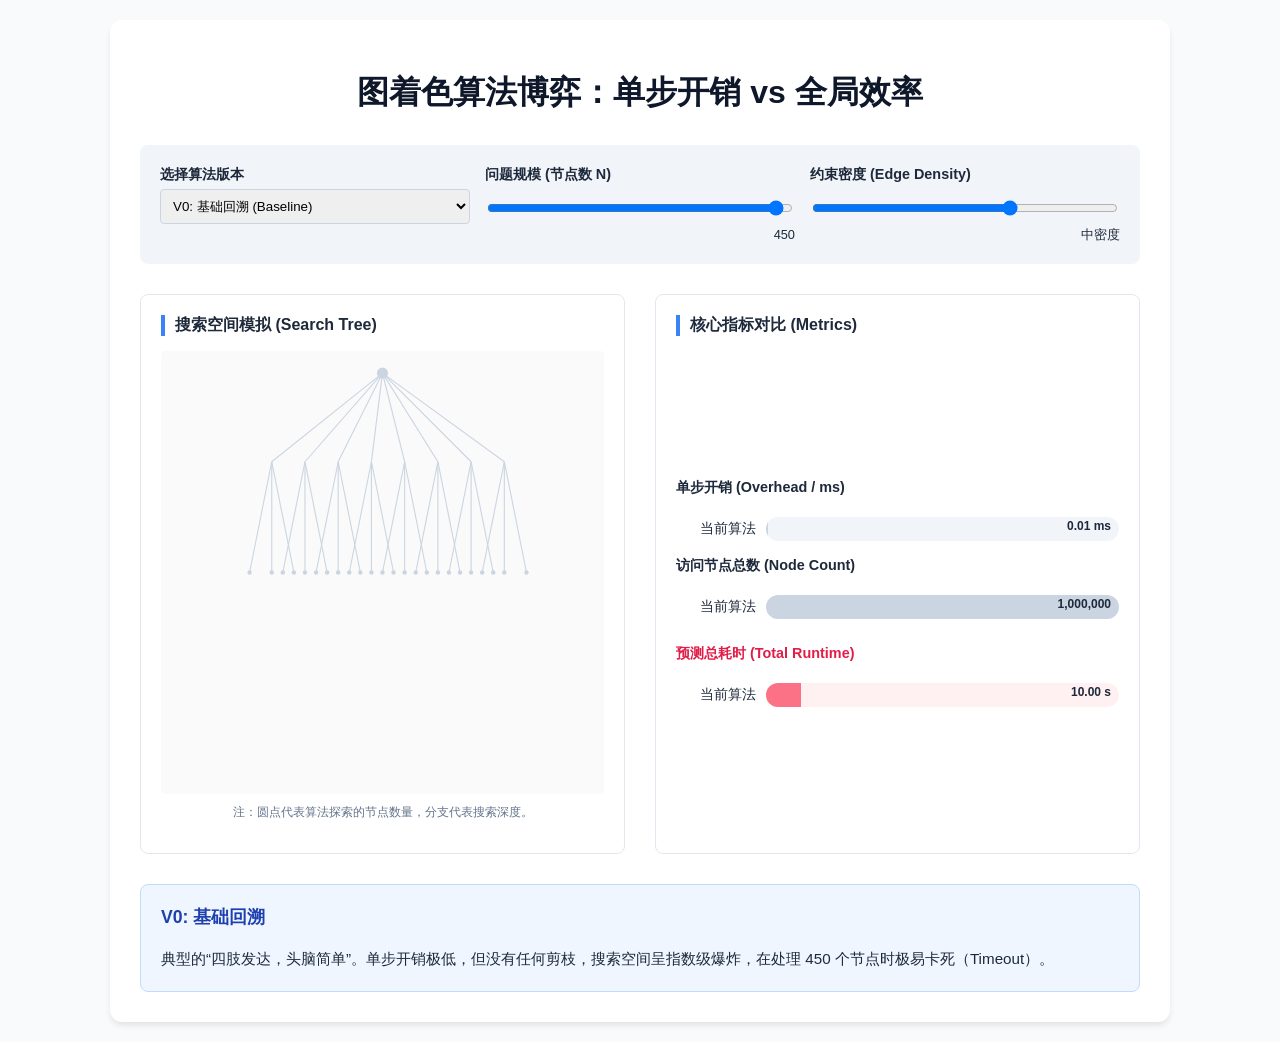
==== exp3/visualization/simulator.html @ 7306c78a "Add experiment runner and visualization for graph coloring algorithms - Implemented `run_experiments" ====
<!DOCTYPE html>
<html lang="zh-CN">
<head>
    <meta charset="UTF-8">
    <title>算法博弈：单步开销 vs 全局效率</title>
    <style>
        :root {
            --v0: #cbd5e1; --v1: #fca5a5; --v2: #93c5fd; 
            --v3: #c4b5fd; --v4: #fcd34d; --v5: #86efac;
            --bg: #f8fafc; --text: #1e293b;
        }
        body { font-family: 'Segoe UI', Tahoma, Geneva, Verdana, sans-serif; background-color: var(--bg); color: var(--text); margin: 0; padding: 20px; }
        .container { max-width: 1000px; margin: 0 auto; background: white; padding: 30px; border-radius: 12px; box-shadow: 0 4px 6px -1px rgb(0 0 0 / 0.1); }
        h1 { text-align: center; color: #0f172a; margin-bottom: 30px; }
        .controls { display: grid; grid-template-columns: repeat(3, 1fr); gap: 15px; margin-bottom: 30px; padding: 20px; background: #f1f5f9; border-radius: 8px; }
        .control-group { display: flex; flex-direction: column; }
        label { font-weight: bold; margin-bottom: 5px; font-size: 0.9em; }
        select, input { padding: 8px; border: 1px solid #cbd5e1; border-radius: 4px; }
        
        .dashboard { display: grid; grid-template-columns: 1fr 1fr; gap: 30px; min-height: 400px; }
        .panel { border: 1px solid #e2e8f0; border-radius: 8px; padding: 20px; display: flex; flex-direction: column; }
        .panel-title { font-weight: bold; margin-bottom: 15px; border-left: 4px solid #3b82f6; padding-left: 10px; }
        
        /* Tree Visualization Area */
        #tree-viz { flex-grow: 1; display: flex; align-items: center; justify-content: center; position: relative; background: #fafafa; border-radius: 4px; overflow: hidden; }
        .node { width: 12px; height: 12px; background: #64748b; border-radius: 50%; position: absolute; }
        .branch { position: absolute; background: #e2e8f0; transform-origin: top center; width: 2px; }

        /* Stats Bar Chart */
        .bar-container { display: flex; flex-direction: column; gap: 15px; justify-content: center; flex-grow: 1; }
        .bar-row { display: flex; align-items: center; gap: 10px; }
        .bar-label { width: 80px; font-size: 0.85em; text-align: right; }
        .bar-wrapper { flex-grow: 1; background: #f1f5f9; height: 24px; border-radius: 12px; overflow: hidden; position: relative; }
        .bar-fill { height: 100%; transition: width 0.5s ease-out; }
        .bar-value { position: absolute; right: 8px; top: 2px; font-size: 0.75em; font-weight: bold; }

        .summary-box { margin-top: 30px; padding: 20px; background: #eff6ff; border: 1px solid #bfdbfe; border-radius: 8px; }
        .summary-box h3 { margin-top: 0; color: #1e40af; font-size: 1.1em; }
        .summary-box p { font-size: 0.95em; line-height: 1.6; margin-bottom: 0; }
        
        .badge { display: inline-block; padding: 2px 8px; border-radius: 4px; font-size: 0.8em; color: white; margin-left: 5px; }
    </style>
</head>
<body>

<div class="container">
    <h1>图着色算法博弈：单步开销 vs 全局效率</h1>
    
    <div class="controls">
        <div class="control-group">
            <label>选择算法版本</label>
            <select id="algo-select">
                <option value="v0">V0: 基础回溯 (Baseline)</option>
                <option value="v1">V1: 向前检查 (FC)</option>
                <option value="v2">V2: FC + MRV</option>
                <option value="v3">V3: FC + MRV + LCV</option>
                <option value="v4">V4: FC + MRV + Degree</option>
                <option value="v5">V5: 终极组合 (Ultimate)</option>
            </select>
        </div>
        <div class="control-group">
            <label>问题规模 (节点数 N)</label>
            <input type="range" id="size-range" min="100" max="450" value="450">
            <span id="size-val" style="text-align:right; font-size:0.8em;">450</span>
        </div>
        <div class="control-group">
            <label>约束密度 (Edge Density)</label>
            <input type="range" id="density-range" min="1" max="10" value="7">
            <span id="density-val" style="text-align:right; font-size:0.8em;">高密度</span>
        </div>
    </div>

    <div class="dashboard">
        <!-- Left: Search Tree Abstraction -->
        <div class="panel">
            <div class="panel-title">搜索空间模拟 (Search Tree)</div>
            <div id="tree-viz">
                <!-- SVG Tree will be injected here -->
            </div>
            <p style="font-size: 0.75em; color: #64748b; margin-top: 10px; text-align: center;">
                注：圆点代表算法探索的节点数量，分支代表搜索深度。
            </p>
        </div>

        <!-- Right: Metrics Comparison -->
        <div class="panel">
            <div class="panel-title">核心指标对比 (Metrics)</div>
            <div class="bar-container">
                <label>单步开销 (Overhead / ms)</label>
                <div class="bar-row">
                    <div class="bar-label">当前算法</div>
                    <div class="bar-wrapper"><div id="oh-bar" class="bar-fill"></div><span id="oh-text" class="bar-value">0</span></div>
                </div>
                
                <label>访问节点总数 (Node Count)</label>
                <div class="bar-row">
                    <div class="bar-label">当前算法</div>
                    <div class="bar-wrapper"><div id="nodes-bar" class="bar-fill"></div><span id="nodes-text" class="bar-value">0</span></div>
                </div>

                <label style="color: #e11d48; margin-top: 10px;">预测总耗时 (Total Runtime)</label>
                <div class="bar-row">
                    <div class="bar-label">当前算法</div>
                    <div class="bar-wrapper" style="background:#fff1f2;"><div id="total-bar" class="bar-fill" style="background:#fb7185;"></div><span id="total-text" class="bar-value">0</span></div>
                </div>
            </div>
        </div>
    </div>

    <div class="summary-box">
        <h3 id="algo-title">算法分析</h3>
        <p id="algo-desc">请选择一个算法版本来观察其在搜索树中的表现。</p>
    </div>
</div>

<script>
    const configData = {
        v0: { oh: 0.01, nodes: 1000000, color: '#cbd5e1', title: 'V0: 基础回溯', desc: '典型的“四肢发达，头脑简单”。单步开销极低，但没有任何剪枝，搜索空间呈指数级爆炸，在处理 450 个节点时极易卡死（Timeout）。' },
        v1: { oh: 0.05, nodes: 500000, color: '#fca5a5', title: 'V1: 向前检查 (FC)', desc: '引入了最基础的约束传播。虽然单步开销略微增加（检查邻居域），但通过提前发现死胡同，节点访问量减少了一半。' },
        v2: { oh: 0.25, nodes: 5000, color: '#93c5fd', title: 'V2: FC + MRV', desc: '性价比之王。通过动态选择可用颜色最少的节点（MRV），单步开销增加到 V1 的 5 倍，但回溯次数暴降 100 倍！这证明了“变量排序”的重要性。' },
        v3: { oh: 1.20, nodes: 2000, color: '#c4b5fd', title: 'V3: FC + MRV + LCV', desc: '“精打细算”。LCV 排序增加了巨大的开销，因为它需要预演每个颜色对邻居的影响。但在复杂约束下，它能帮助算法直接选中正确分支，进一步压缩节点数。' },
        v4: { oh: 0.30, nodes: 3500, color: '#fcd34d', title: 'V4: FC + MRV + Degree', desc: '利用静态图论特征。Degree 启发式几乎不增加额外开销，却能有效辅助 MRV 破除平局，是处理稠密图（High Density）的利器。' },
        v5: { oh: 1.50, nodes: 800, color: '#86efac', title: 'V5: 终极组合', desc: '“谋定而后动”。尽管单步开销是 V0 的百倍以上，但其搜索路径几乎是一条直线。在大规模 NP-Hard 问题中，高阶启发式的代价是值得的。' }
    };

    const algoSelect = document.getElementById('algo-select');
    const sizeRange = document.getElementById('size-range');
    const densityRange = document.getElementById('density-range');
    const treeViz = document.getElementById('tree-viz');

    function update() {
        const algo = algoSelect.value;
        const data = configData[algo];
        const sizeFactor = sizeRange.value / 450;
        const densityFactor = densityRange.value / 7;

        // Update Text
        document.getElementById('size-val').innerText = sizeRange.value;
        document.getElementById('density-val').innerText = densityRange.value > 7 ? '高密度' : (densityRange.value < 4 ? '低密度' : '中密度');
        document.getElementById('algo-title').innerText = data.title;
        document.getElementById('algo-desc').innerText = data.desc;

        // Calculated Metrics
        const adjustedNodes = data.nodes * Math.pow(densityFactor, 2) * sizeFactor;
        const totalTime = adjustedNodes * data.oh / 1000;

        // Update Bars
        const maxNodes = 1000000;
        const maxOH = 1.5;
        const maxTime = 100;

        document.getElementById('oh-bar').style.width = (data.oh / maxOH * 100) + '%';
        document.getElementById('oh-bar').style.backgroundColor = data.color;
        document.getElementById('oh-text').innerText = data.oh.toFixed(2) + ' ms';

        document.getElementById('nodes-bar').style.width = (Math.min(adjustedNodes / maxNodes * 100, 100)) + '%';
        document.getElementById('nodes-bar').style.backgroundColor = data.color;
        document.getElementById('nodes-text').innerText = Math.round(adjustedNodes).toLocaleString();

        document.getElementById('total-bar').style.width = (Math.min(totalTime / maxTime * 100, 100)) + '%';
        document.getElementById('total-text').innerText = totalTime.toFixed(2) + ' s';

        // Draw Simulated Tree
        drawTree(algo, data.color);
    }

    function drawTree(algo, color) {
        treeViz.innerHTML = '';
        const isOptimized = (algo !== 'v0' && algo !== 'v1');
        const nodeCount = isOptimized ? 20 : 150;
        const spread = isOptimized ? 30 : 120;
        const depth = isOptimized ? 180 : 80;

        const svgNS = "http://www.w3.org/2000/svg";
        let svg = document.createElementNS(svgNS, "svg");
        svg.setAttribute("width", "100%");
        svg.setAttribute("height", "100%");
        svg.setAttribute("viewBox", "0 0 400 400");

        function createLine(x1, y1, x2, y2) {
            let line = document.createElementNS(svgNS, "line");
            line.setAttribute("x1", x1); line.setAttribute("y1", y1);
            line.setAttribute("x2", x2); line.setAttribute("y2", y2);
            line.setAttribute("stroke", "#cbd5e1");
            line.setAttribute("stroke-width", "1");
            return line;
        }

        function createCircle(x, y, r, fill) {
            let circle = document.createElementNS(svgNS, "circle");
            circle.setAttribute("cx", x); circle.setAttribute("cy", y);
            circle.setAttribute("r", r);
            circle.setAttribute("fill", fill);
            return circle;
        }

        // Draw root
        svg.appendChild(createCircle(200, 20, 5, color));

        if (!isOptimized) {
            // Complex, bushy tree
            for(let i=0; i<8; i++) {
                let x = 100 + i*30;
                svg.appendChild(createLine(200, 20, x, 100));
                for(let j=0; j<3; j++) {
                    let xj = x - 20 + j*20;
                    svg.appendChild(createLine(x, 100, xj, 200));
                    svg.appendChild(createCircle(xj, 200, 2, color));
                }
            }
        } else {
            // Narrow, deep tree
            let curX = 200;
            let curY = 20;
            for(let i=0; i<6; i++) {
                let nextX = curX + (Math.random()-0.5)*40;
                let nextY = curY + 50;
                svg.appendChild(createLine(curX, curY, nextX, nextY));
                svg.appendChild(createCircle(nextX, nextY, 4, color));
                curX = nextX; curY = nextY;
            }
        }
        
        treeViz.appendChild(svg);
    }

    algoSelect.onchange = update;
    sizeRange.oninput = update;
    densityRange.oninput = update;

    // Initial run
    update();
</script>

</body>
</html>
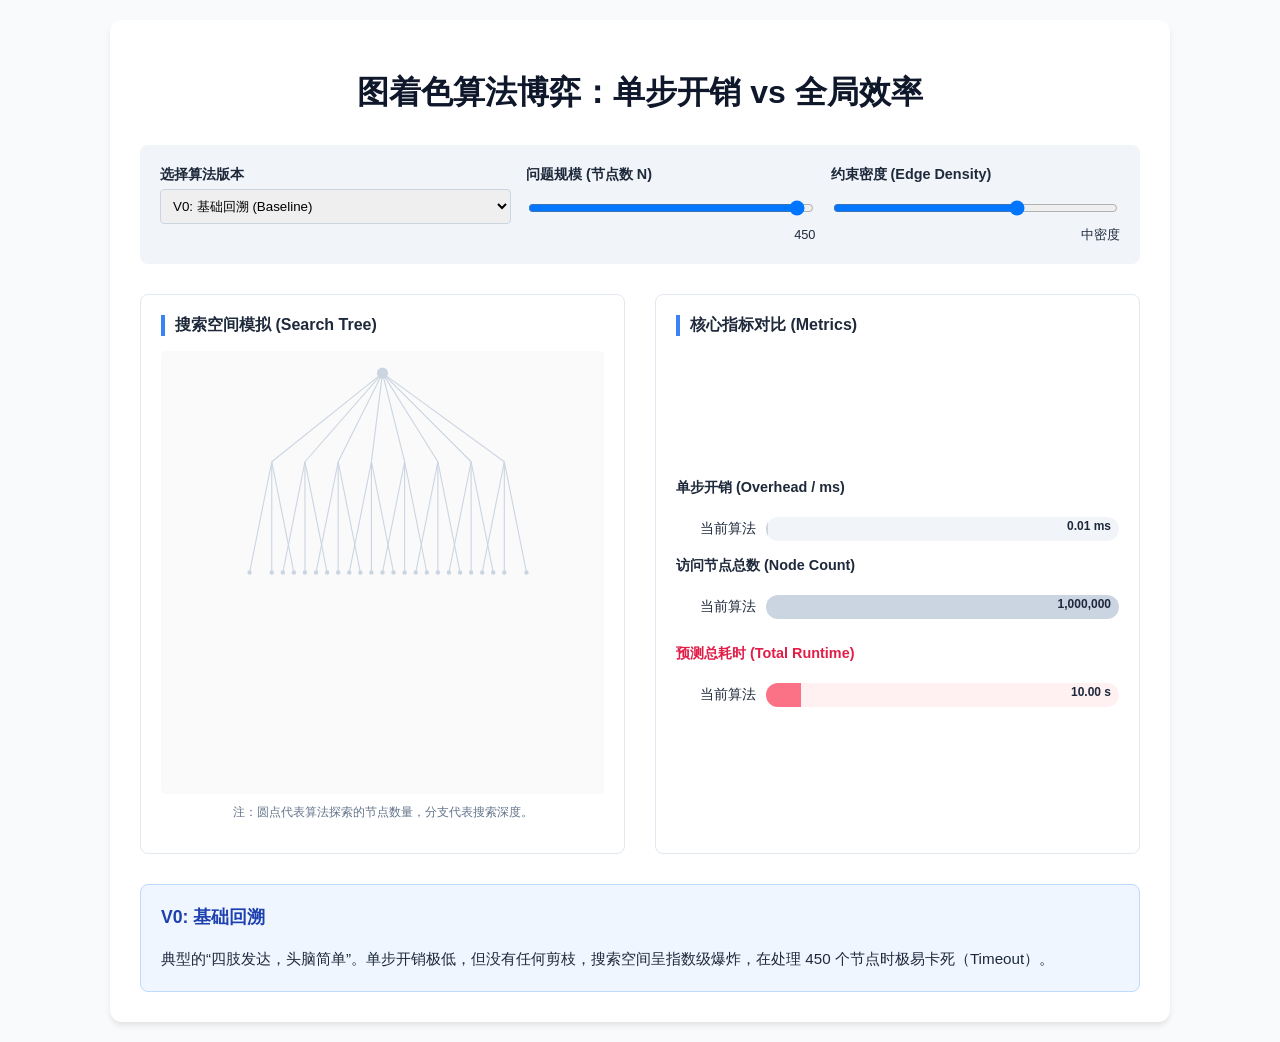
==== commit 68adbe68: "Update variant mapping and metrics for Pages" ====
--- a/exp3/visualization/simulator.html
+++ b/exp3/visualization/simulator.html
@@ -54,9 +54,9 @@
                 <option value="v0">V0: 基础回溯 (Baseline)</option>
                 <option value="v1">V1: 向前检查 (FC)</option>
                 <option value="v2">V2: FC + MRV</option>
-                <option value="v3">V3: FC + MRV + LCV</option>
-                <option value="v4">V4: FC + MRV + Degree</option>
-                <option value="v5">V5: 终极组合 (Ultimate)</option>
+                <option value="v3">V3: FC + MRV + Degree</option>
+                <option value="v4">V4: FC + MRV + Degree + LCV</option>
+                <option value="v5">V5: FC + MRV + Degree + LCV + Structured Pruning</option>
             </select>
         </div>
         <div class="control-group">
@@ -119,9 +119,9 @@
         v0: { oh: 0.01, nodes: 1000000, color: '#cbd5e1', title: 'V0: 基础回溯', desc: '典型的“四肢发达，头脑简单”。单步开销极低，但没有任何剪枝，搜索空间呈指数级爆炸，在处理 450 个节点时极易卡死（Timeout）。' },
         v1: { oh: 0.05, nodes: 500000, color: '#fca5a5', title: 'V1: 向前检查 (FC)', desc: '引入了最基础的约束传播。虽然单步开销略微增加（检查邻居域），但通过提前发现死胡同，节点访问量减少了一半。' },
         v2: { oh: 0.25, nodes: 5000, color: '#93c5fd', title: 'V2: FC + MRV', desc: '性价比之王。通过动态选择可用颜色最少的节点（MRV），单步开销增加到 V1 的 5 倍，但回溯次数暴降 100 倍！这证明了“变量排序”的重要性。' },
-        v3: { oh: 1.20, nodes: 2000, color: '#c4b5fd', title: 'V3: FC + MRV + LCV', desc: '“精打细算”。LCV 排序增加了巨大的开销，因为它需要预演每个颜色对邻居的影响。但在复杂约束下，它能帮助算法直接选中正确分支，进一步压缩节点数。' },
-        v4: { oh: 0.30, nodes: 3500, color: '#fcd34d', title: 'V4: FC + MRV + Degree', desc: '利用静态图论特征。Degree 启发式几乎不增加额外开销，却能有效辅助 MRV 破除平局，是处理稠密图（High Density）的利器。' },
-        v5: { oh: 1.50, nodes: 800, color: '#86efac', title: 'V5: 终极组合', desc: '“谋定而后动”。尽管单步开销是 V0 的百倍以上，但其搜索路径几乎是一条直线。在大规模 NP-Hard 问题中，高阶启发式的代价是值得的。' }
+        v3: { oh: 0.30, nodes: 3500, color: '#c4b5fd', title: 'V3: FC + MRV + Degree', desc: '在 MRV 的基础上，用 Degree 作为平局选择策略。它几乎不增加额外开销，却能优先处理约束更强的节点，常用于进一步减少回溯。' },
+        v4: { oh: 1.20, nodes: 2000, color: '#fcd34d', title: 'V4: FC + MRV + Degree + LCV', desc: '在 V3 的基础上再加入 LCV 排序。虽然单步评估成本更高，但它会优先尝试对邻居影响最小的颜色，从而进一步压缩搜索树。' },
+        v5: { oh: 1.50, nodes: 800, color: '#86efac', title: 'V5: FC + MRV + Degree + LCV + Structured Pruning', desc: '在 V4 基础上加入结构化剪枝，包括颜色对称性剪枝、团下界剪枝和连通分量分解。它的单步分析最重，但通常拥有最短的整体搜索路径。' }
     };
 
     const algoSelect = document.getElementById('algo-select');
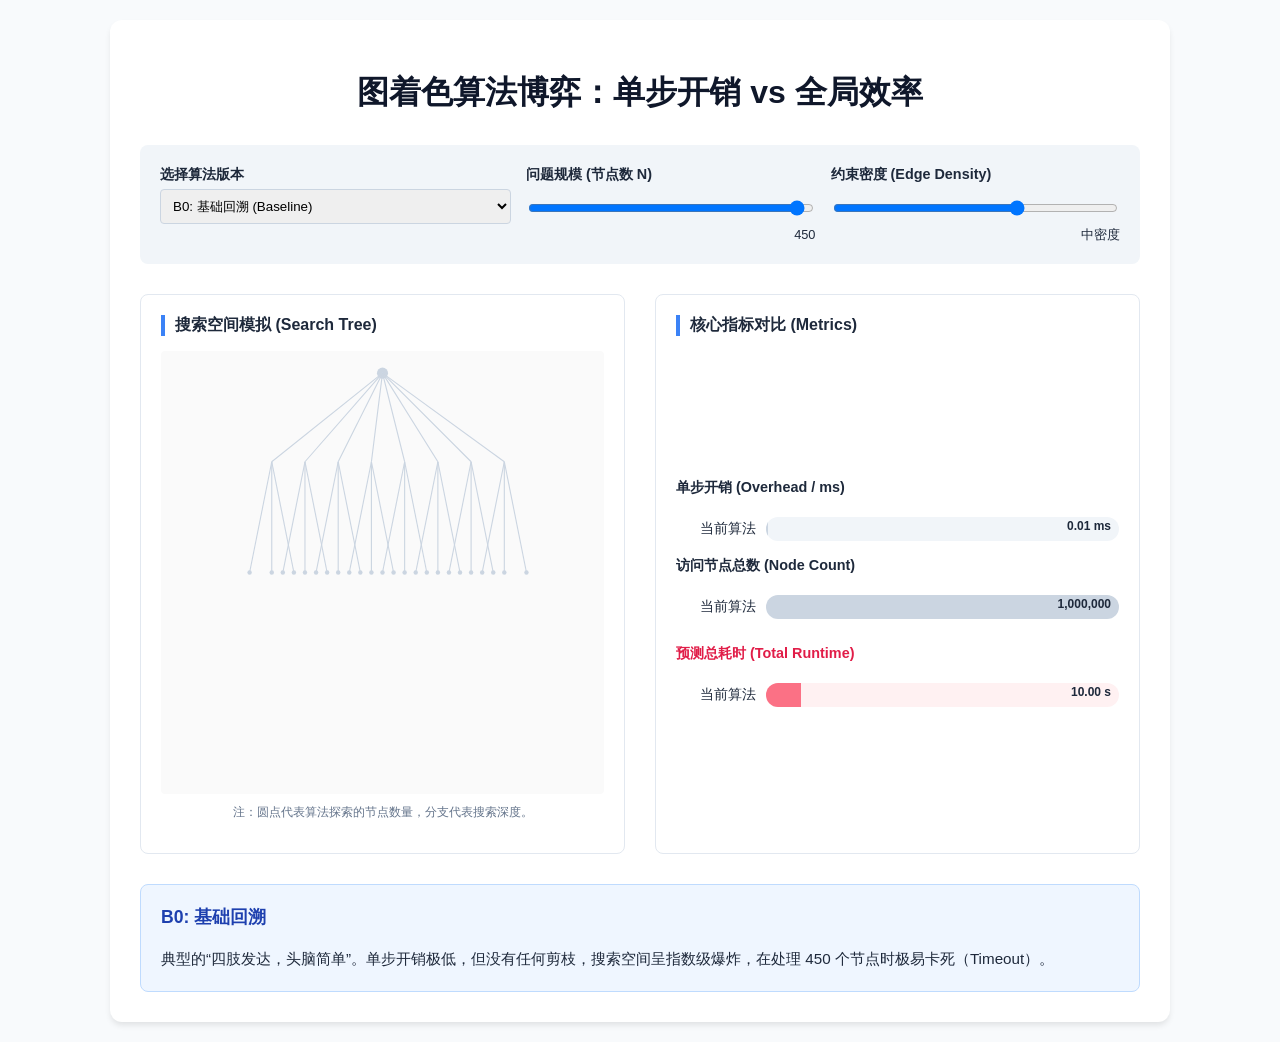
==== commit 665262ef: "Rename visualization variants to B0-B5" ====
--- a/exp3/visualization/simulator.html
+++ b/exp3/visualization/simulator.html
@@ -51,12 +51,12 @@
         <div class="control-group">
             <label>选择算法版本</label>
             <select id="algo-select">
-                <option value="v0">V0: 基础回溯 (Baseline)</option>
-                <option value="v1">V1: 向前检查 (FC)</option>
-                <option value="v2">V2: FC + MRV</option>
-                <option value="v3">V3: FC + MRV + Degree</option>
-                <option value="v4">V4: FC + MRV + Degree + LCV</option>
-                <option value="v5">V5: FC + MRV + Degree + LCV + Structured Pruning</option>
+                <option value="b0">B0: 基础回溯 (Baseline)</option>
+                <option value="b1">B1: 向前检查 (FC)</option>
+                <option value="b2">B2: FC + MRV</option>
+                <option value="b3">B3: FC + MRV + Degree</option>
+                <option value="b4">B4: FC + MRV + Degree + LCV</option>
+                <option value="b5">B5: FC + MRV + Degree + LCV + Structured Pruning</option>
             </select>
         </div>
         <div class="control-group">
@@ -116,12 +116,12 @@
 
 <script>
     const configData = {
-        v0: { oh: 0.01, nodes: 1000000, color: '#cbd5e1', title: 'V0: 基础回溯', desc: '典型的“四肢发达，头脑简单”。单步开销极低，但没有任何剪枝，搜索空间呈指数级爆炸，在处理 450 个节点时极易卡死（Timeout）。' },
-        v1: { oh: 0.05, nodes: 500000, color: '#fca5a5', title: 'V1: 向前检查 (FC)', desc: '引入了最基础的约束传播。虽然单步开销略微增加（检查邻居域），但通过提前发现死胡同，节点访问量减少了一半。' },
-        v2: { oh: 0.25, nodes: 5000, color: '#93c5fd', title: 'V2: FC + MRV', desc: '性价比之王。通过动态选择可用颜色最少的节点（MRV），单步开销增加到 V1 的 5 倍，但回溯次数暴降 100 倍！这证明了“变量排序”的重要性。' },
-        v3: { oh: 0.30, nodes: 3500, color: '#c4b5fd', title: 'V3: FC + MRV + Degree', desc: '在 MRV 的基础上，用 Degree 作为平局选择策略。它几乎不增加额外开销，却能优先处理约束更强的节点，常用于进一步减少回溯。' },
-        v4: { oh: 1.20, nodes: 2000, color: '#fcd34d', title: 'V4: FC + MRV + Degree + LCV', desc: '在 V3 的基础上再加入 LCV 排序。虽然单步评估成本更高，但它会优先尝试对邻居影响最小的颜色，从而进一步压缩搜索树。' },
-        v5: { oh: 1.50, nodes: 800, color: '#86efac', title: 'V5: FC + MRV + Degree + LCV + Structured Pruning', desc: '在 V4 基础上加入结构化剪枝，包括颜色对称性剪枝、团下界剪枝和连通分量分解。它的单步分析最重，但通常拥有最短的整体搜索路径。' }
+        b0: { oh: 0.01, nodes: 1000000, color: '#cbd5e1', title: 'B0: 基础回溯', desc: '典型的“四肢发达，头脑简单”。单步开销极低，但没有任何剪枝，搜索空间呈指数级爆炸，在处理 450 个节点时极易卡死（Timeout）。' },
+        b1: { oh: 0.05, nodes: 500000, color: '#fca5a5', title: 'B1: 向前检查 (FC)', desc: '引入了最基础的约束传播。虽然单步开销略微增加（检查邻居域），但通过提前发现死胡同，节点访问量减少了一半。' },
+        b2: { oh: 0.25, nodes: 5000, color: '#93c5fd', title: 'B2: FC + MRV', desc: '性价比之王。通过动态选择可用颜色最少的节点（MRV），单步开销增加到 B1 的 5 倍，但回溯次数暴降 100 倍！这证明了“变量排序”的重要性。' },
+        b3: { oh: 0.30, nodes: 3500, color: '#c4b5fd', title: 'B3: FC + MRV + Degree', desc: '在 MRV 的基础上，用 Degree 作为平局选择策略。它几乎不增加额外开销，却能优先处理约束更强的节点，常用于进一步减少回溯。' },
+        b4: { oh: 1.20, nodes: 2000, color: '#fcd34d', title: 'B4: FC + MRV + Degree + LCV', desc: '在 B3 的基础上再加入 LCV 排序。虽然单步评估成本更高，但它会优先尝试对邻居影响最小的颜色，从而进一步压缩搜索树。' },
+        b5: { oh: 1.50, nodes: 800, color: '#86efac', title: 'B5: FC + MRV + Degree + LCV + Structured Pruning', desc: '在 B4 基础上加入结构化剪枝，包括颜色对称性剪枝、团下界剪枝和连通分量分解。它的单步分析最重，但通常拥有最短的整体搜索路径。' }
     };
 
     const algoSelect = document.getElementById('algo-select');
@@ -167,7 +167,7 @@
 
     function drawTree(algo, color) {
         treeViz.innerHTML = '';
-        const isOptimized = (algo !== 'v0' && algo !== 'v1');
+        const isOptimized = (algo !== 'b0' && algo !== 'b1');
         const nodeCount = isOptimized ? 20 : 150;
         const spread = isOptimized ? 30 : 120;
         const depth = isOptimized ? 180 : 80;
@@ -235,3 +235,5 @@
 
 </body>
 </html>
+
+
